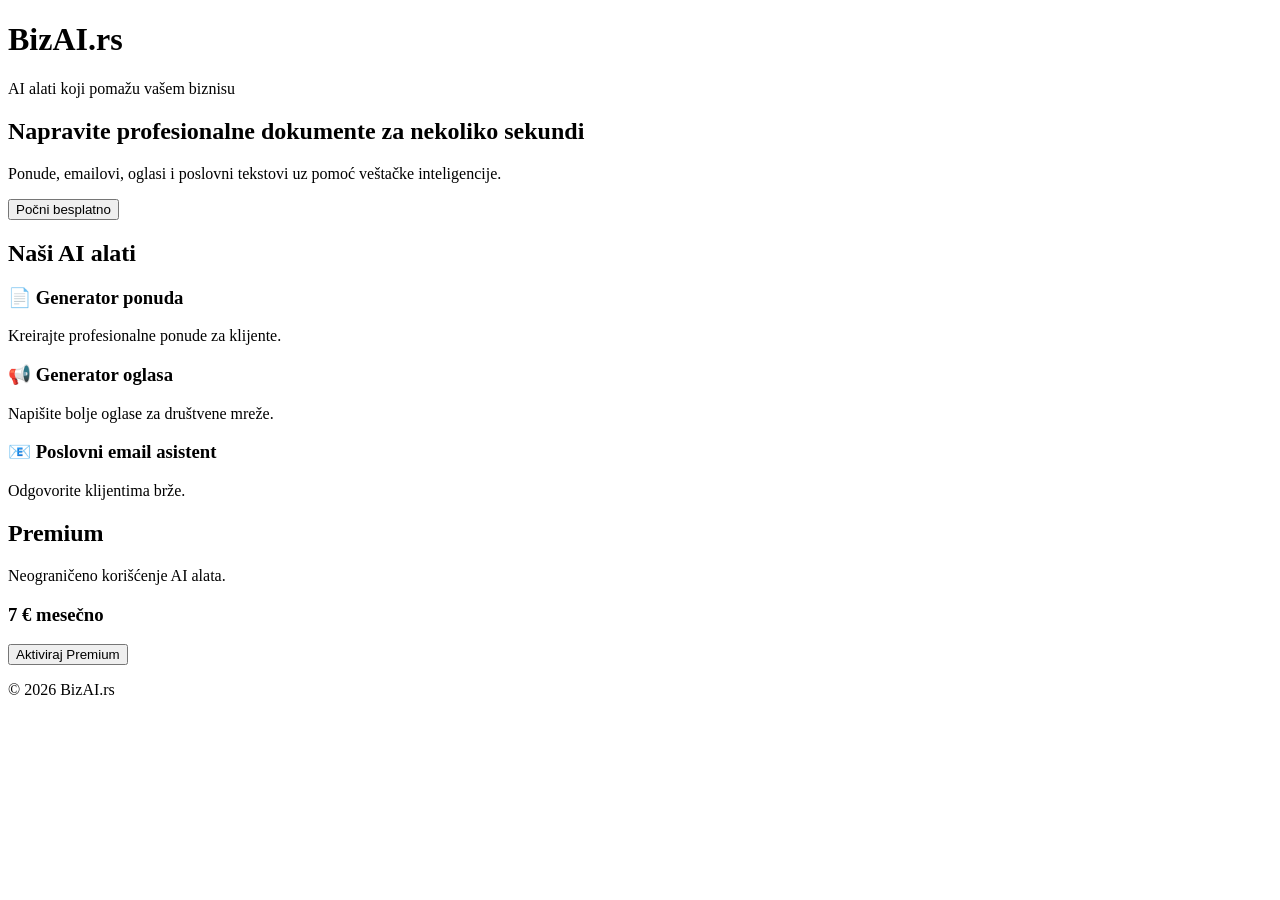
==== index.html @ 806728c2 "Add initial index.html for BizAI.rs website" ====
<!DOCTYPE html>
<html lang="sr">
<head>
<meta charset="UTF-8">
<meta name="viewport" content="width=device-width, initial-scale=1.0">

<title>BizAI.rs - AI alati za biznis</title>

<link rel="stylesheet" href="style.css">

</head>

<body>

<header>
<h1>BizAI.rs</h1>
<p>AI alati koji pomažu vašem biznisu</p>
</header>


<section class="hero">

<h2>Napravite profesionalne dokumente za nekoliko sekundi</h2>

<p>
Ponude, emailovi, oglasi i poslovni tekstovi uz pomoć veštačke inteligencije.
</p>

<button>
Počni besplatno
</button>

</section>


<section class="tools">

<h2>Naši AI alati</h2>


<div class="card">
<h3>📄 Generator ponuda</h3>
<p>Kreirajte profesionalne ponude za klijente.</p>
</div>


<div class="card">
<h3>📢 Generator oglasa</h3>
<p>Napišite bolje oglase za društvene mreže.</p>
</div>


<div class="card">
<h3>📧 Poslovni email asistent</h3>
<p>Odgovorite klijentima brže.</p>
</div>


</section>


<section class="premium">

<h2>Premium</h2>

<p>
Neograničeno korišćenje AI alata.
</p>

<h3>7 € mesečno</h3>

<button>
Aktiviraj Premium
</button>

</section>


<footer>

<p>
© 2026 BizAI.rs
</p>

</footer>


</body>
</html>
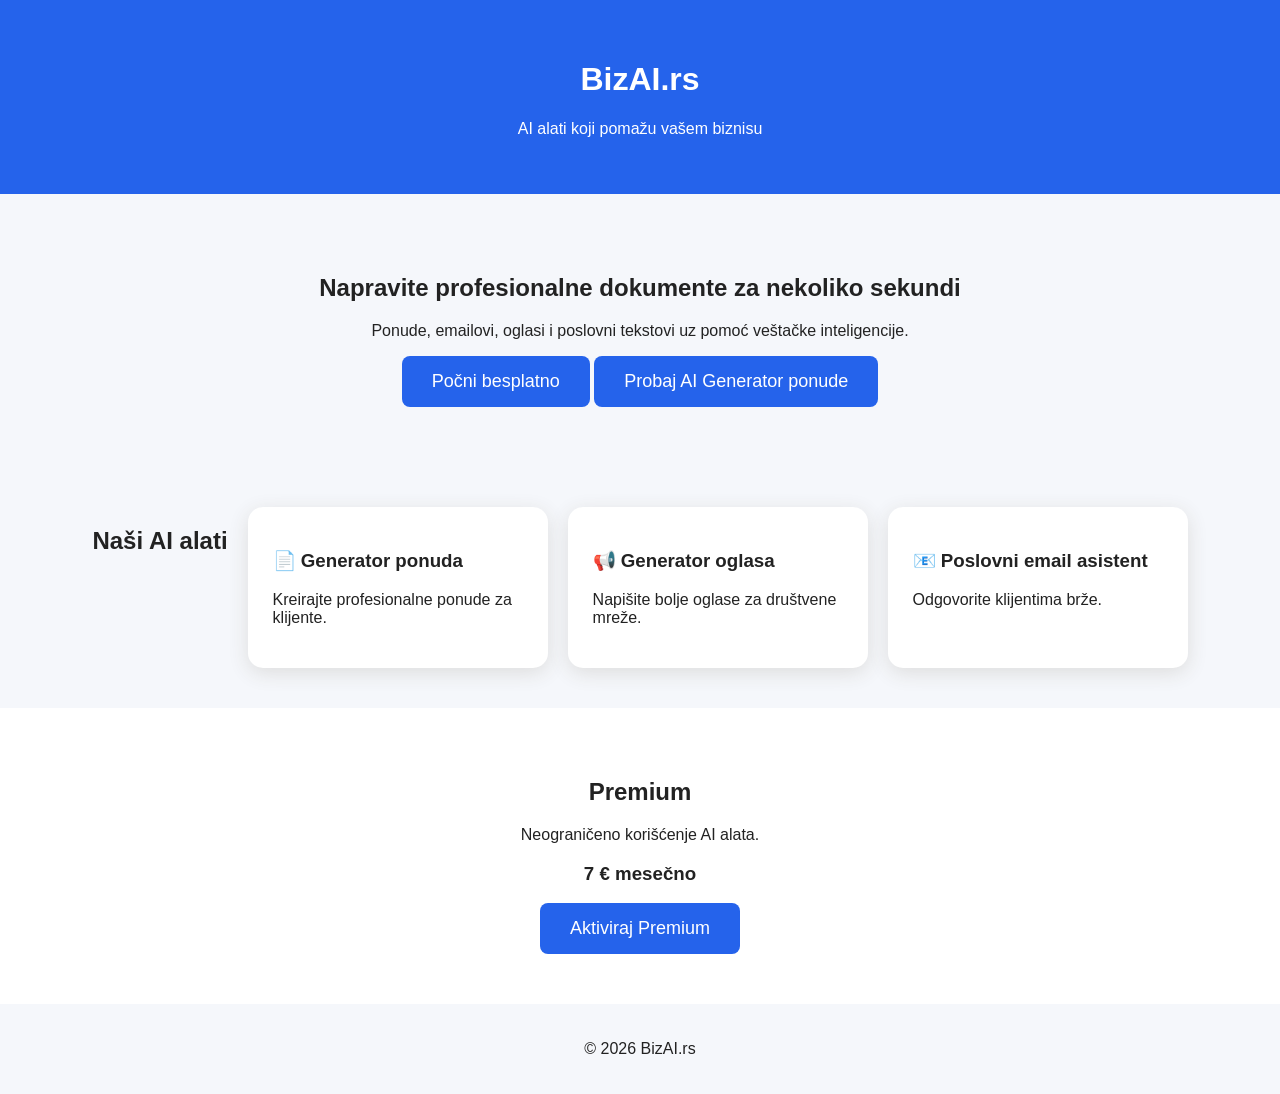
==== commit 2ffc6fd9: "Update index.html" ====
--- a/index.html
+++ b/index.html
@@ -29,7 +29,13 @@
 <button>
 Počni besplatno
 </button>
-
+<a href="ponuda.html">
+<button>
+  
+Probaj AI Generator ponude
+</button>
+</a>
+  
 </section>
 
 
--- a/style.css
+++ b/style.css
@@ -0,0 +1,78 @@
+body {
+
+font-family: Arial, sans-serif;
+margin:0;
+background:#f5f7fb;
+color:#222;
+
+}
+
+
+header {
+
+background:#2563eb;
+color:white;
+padding:40px;
+text-align:center;
+
+}
+
+
+.hero {
+
+padding:60px;
+text-align:center;
+
+}
+
+
+button {
+
+background:#2563eb;
+color:white;
+border:none;
+padding:15px 30px;
+border-radius:8px;
+font-size:18px;
+cursor:pointer;
+
+}
+
+
+.tools {
+
+padding:40px;
+display:flex;
+gap:20px;
+justify-content:center;
+flex-wrap:wrap;
+
+}
+
+
+.card {
+
+background:white;
+padding:25px;
+width:250px;
+border-radius:15px;
+box-shadow:0 5px 20px #ddd;
+
+}
+
+
+.premium {
+
+text-align:center;
+padding:50px;
+background:white;
+
+}
+
+
+footer {
+
+text-align:center;
+padding:20px;
+
+}
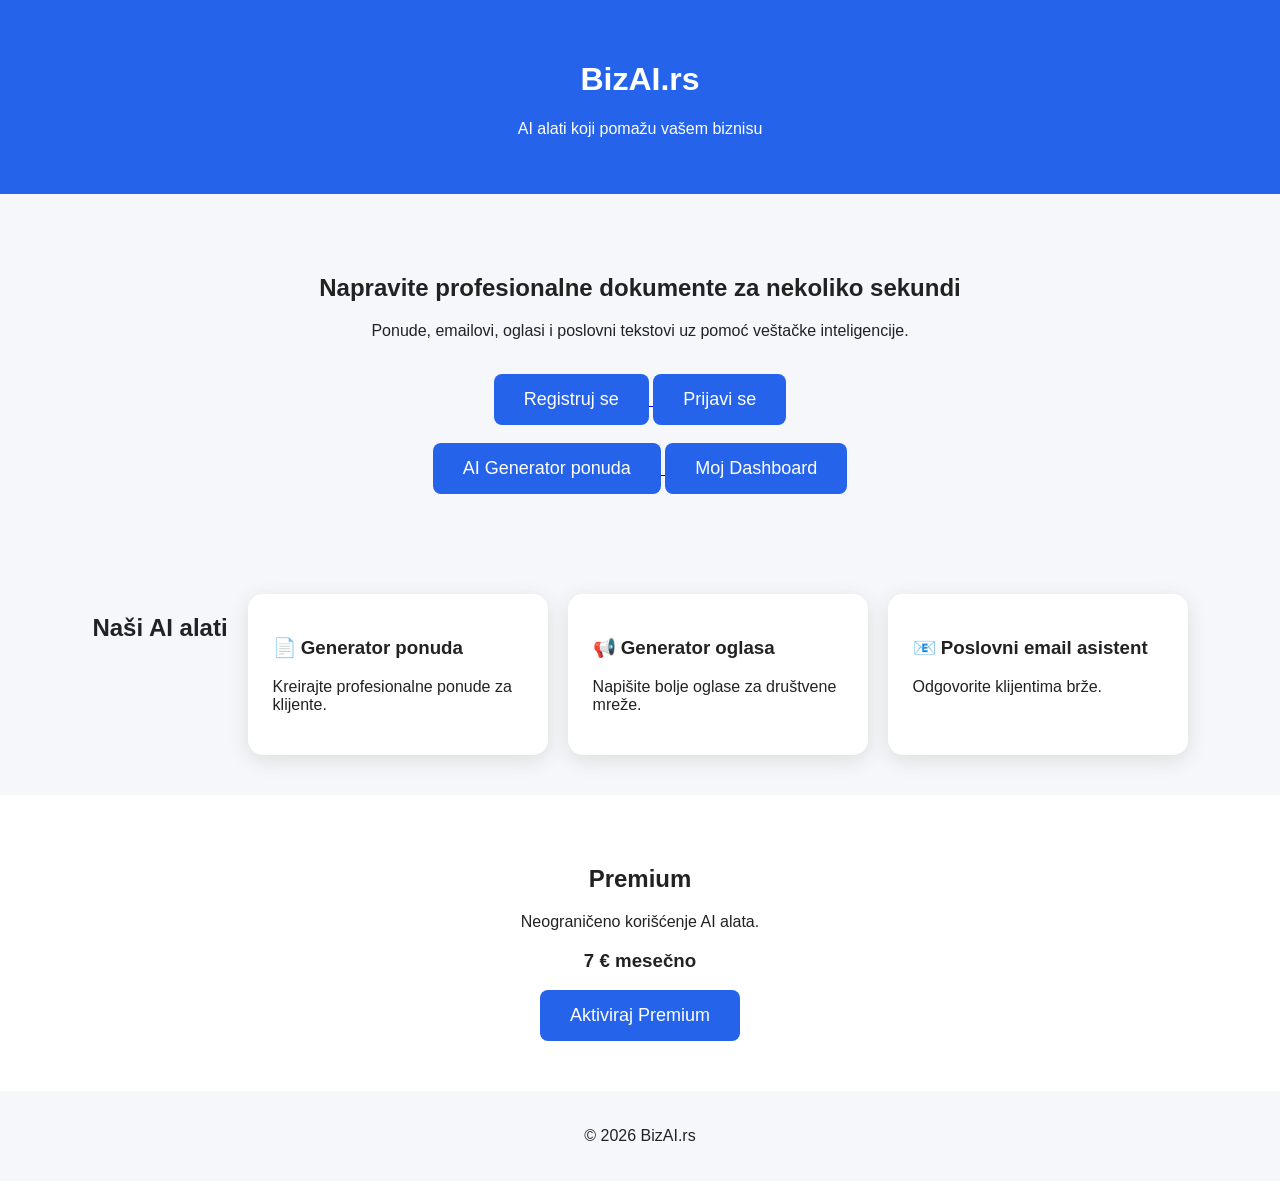
==== commit b1a760f5: "Update buttons and content in index.html" ====
--- a/index.html
+++ b/index.html
@@ -13,8 +13,11 @@
 <body>
 
 <header>
+
 <h1>BizAI.rs</h1>
+
 <p>AI alati koji pomažu vašem biznisu</p>
+
 </header>
 
 
@@ -26,16 +29,26 @@
 Ponude, emailovi, oglasi i poslovni tekstovi uz pomoć veštačke inteligencije.
 </p>
 
-<button>
-Počni besplatno
-</button>
+<br>
+
+<a href="register.html">
+<button>Registruj se</button>
+</a>
+
+<a href="login.html">
+<button>Prijavi se</button>
+</a>
+
+<br><br>
+
 <a href="ponuda.html">
-<button>
-  
-Probaj AI Generator ponude
-</button>
+<button>AI Generator ponuda</button>
 </a>
-  
+
+<a href="dashboard.html">
+<button>Moj Dashboard</button>
+</a>
+
 </section>
 
 
@@ -43,24 +56,20 @@
 
 <h2>Naši AI alati</h2>
 
-
 <div class="card">
 <h3>📄 Generator ponuda</h3>
 <p>Kreirajte profesionalne ponude za klijente.</p>
 </div>
-
 
 <div class="card">
 <h3>📢 Generator oglasa</h3>
 <p>Napišite bolje oglase za društvene mreže.</p>
 </div>
 
-
 <div class="card">
 <h3>📧 Poslovni email asistent</h3>
 <p>Odgovorite klijentima brže.</p>
 </div>
-
 
 </section>
 
@@ -75,21 +84,16 @@
 
 <h3>7 € mesečno</h3>
 
-<button>
-Aktiviraj Premium
-</button>
+<button>Aktiviraj Premium</button>
 
 </section>
 
 
 <footer>
 
-<p>
-© 2026 BizAI.rs
-</p>
+<p>© 2026 BizAI.rs</p>
 
 </footer>
 
-
 </body>
 </html>
